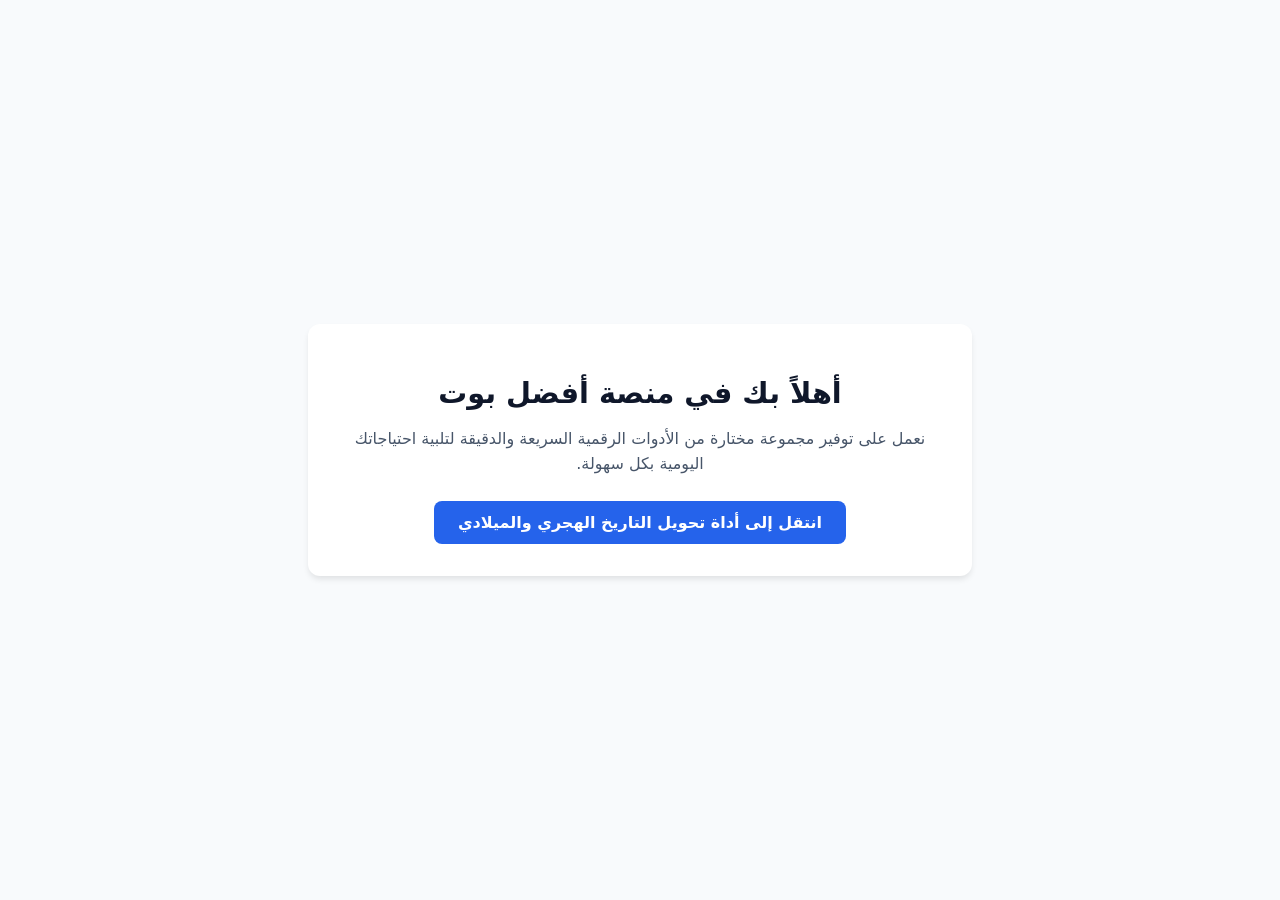
==== index.html @ 77edf3d6 "Rename index.xml to index.html" ====
<!DOCTYPE html>
<html lang="ar" dir="rtl">
<head>
    <meta charset="UTF-8">
    <meta name="viewport" content="width=device-width, initial-scale=1.0">
    <title>أفضل بوت | أدوات خدمية وتقنية سريعة</title>
    <meta name="description" content="منصة أدفضل بوت توفر أدوات رقمية وحسابية سريعة ومجانية للاستخدام اليومي مثل محول التاريخ الهجري والميلادي.">
    <style>
        body {
            font-family: system-ui, -apple-system, BlinkMacSystemFont, "Segoe UI", Roboto, sans-serif;
            background-color: #f8fafc;
            color: #1e293b;
            margin: 0;
            padding: 0;
            display: flex;
            justify-content: center;
            align-items: center;
            min-height: 100vh;
            text-align: center;
        }
        .container {
            max-width: 600px;
            padding: 2rem;
            background: #ffffff;
            border-radius: 12px;
            box-shadow: 0 4px 6px -1px rgba(0, 0, 0, 0.1);
        }
        h1 {
            color: #0f172a;
            margin-bottom: 1rem;
            font-size: 1.8rem;
        }
        p {
            color: #475569;
            margin-bottom: 1.5rem;
            line-height: 1.6;
        }
        .btn {
            display: inline-block;
            background-color: #2563eb;
            color: #ffffff;
            padding: 0.75rem 1.5rem;
            border-radius: 8px;
            text-decoration: none;
            font-weight: bold;
            transition: background-color 0.2s;
        }
        .btn:hover {
            background-color: #1d4ed8;
        }
    </style>
</head>
<body>
    <div class="container">
        <h1>أهلاً بك في منصة أفضل بوت</h1>
        <p>نعمل على توفير مجموعة مختارة من الأدوات الرقمية السريعة والدقيقة لتلبية احتياجاتك اليومية بكل سهولة.</p>
        <a href="/ar/تحويل-التاريخ-الهجري-الى-الميلادي" class="btn">انتقل إلى أداة تحويل التاريخ الهجري والميلادي</a>
    </div>
</body>
</html>
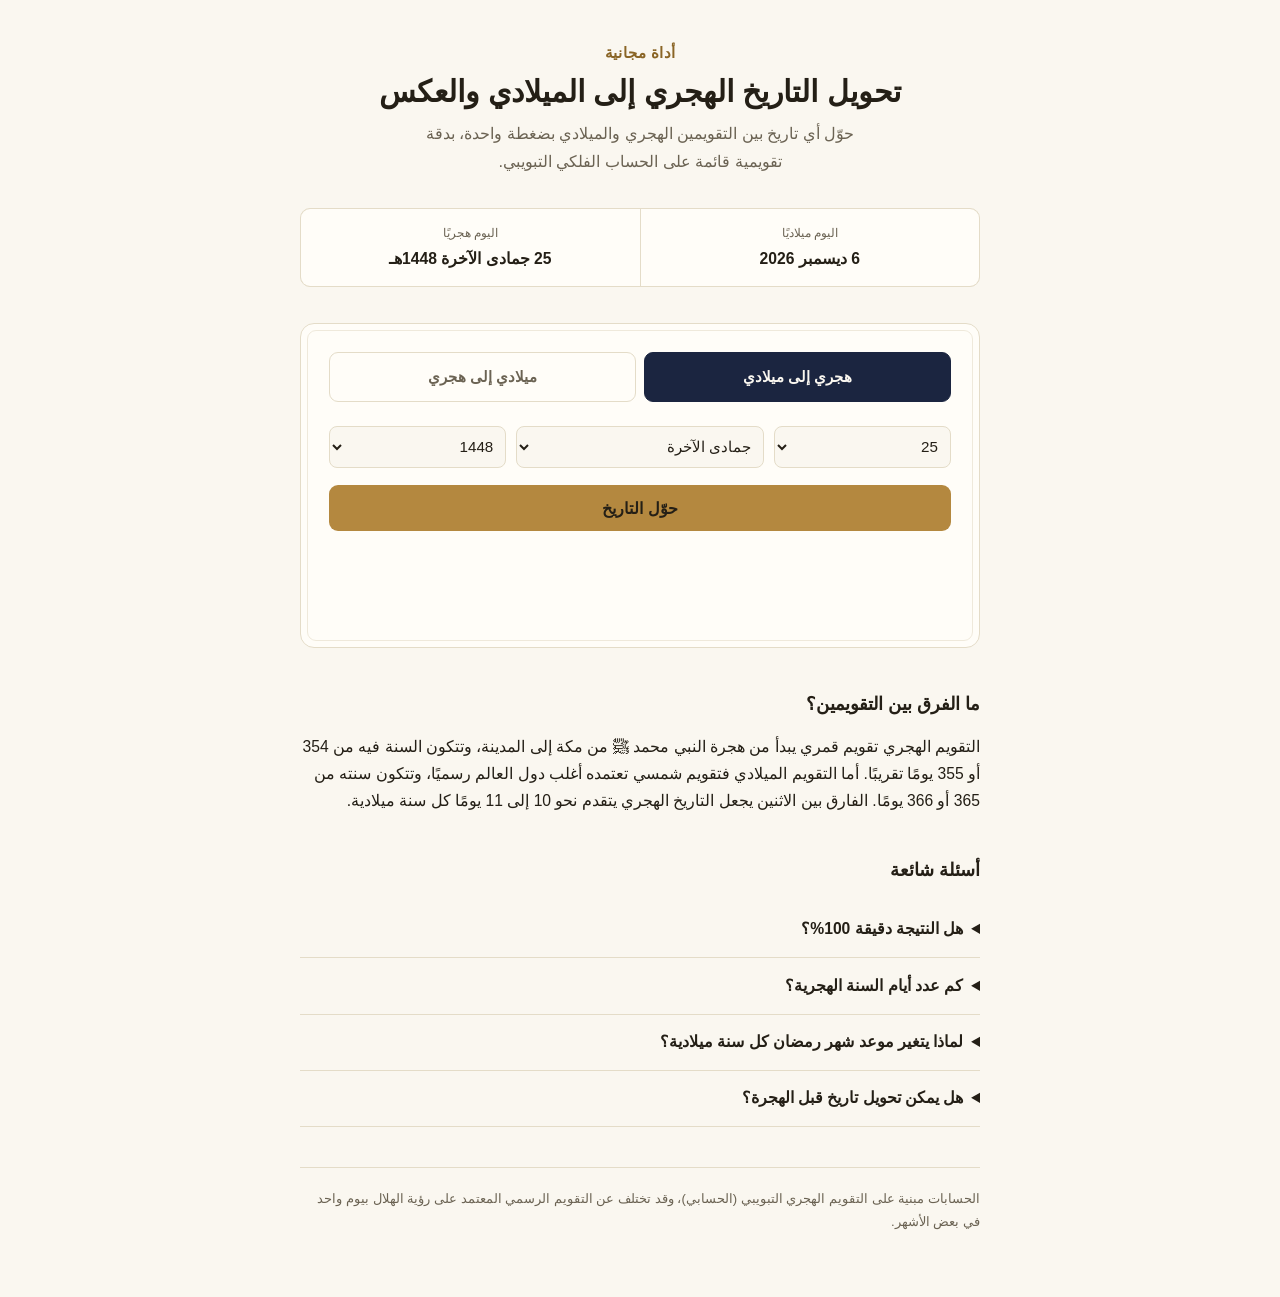
==== commit 2f282003: "Update index.html" ====
--- a/index.html
+++ b/index.html
@@ -1,60 +1,308 @@
-<!DOCTYPE html>
-<html lang="ar" dir="rtl">
-<head>
-    <meta charset="UTF-8">
-    <meta name="viewport" content="width=device-width, initial-scale=1.0">
-    <title>أفضل بوت | أدوات خدمية وتقنية سريعة</title>
-    <meta name="description" content="منصة أدفضل بوت توفر أدوات رقمية وحسابية سريعة ومجانية للاستخدام اليومي مثل محول التاريخ الهجري والميلادي.">
-    <style>
-        body {
-            font-family: system-ui, -apple-system, BlinkMacSystemFont, "Segoe UI", Roboto, sans-serif;
-            background-color: #f8fafc;
-            color: #1e293b;
-            margin: 0;
-            padding: 0;
-            display: flex;
-            justify-content: center;
-            align-items: center;
-            min-height: 100vh;
-            text-align: center;
-        }
-        .container {
-            max-width: 600px;
-            padding: 2rem;
-            background: #ffffff;
-            border-radius: 12px;
-            box-shadow: 0 4px 6px -1px rgba(0, 0, 0, 0.1);
-        }
-        h1 {
-            color: #0f172a;
-            margin-bottom: 1rem;
-            font-size: 1.8rem;
-        }
-        p {
-            color: #475569;
-            margin-bottom: 1.5rem;
-            line-height: 1.6;
-        }
-        .btn {
-            display: inline-block;
-            background-color: #2563eb;
-            color: #ffffff;
-            padding: 0.75rem 1.5rem;
-            border-radius: 8px;
-            text-decoration: none;
-            font-weight: bold;
-            transition: background-color 0.2s;
-        }
-        .btn:hover {
-            background-color: #1d4ed8;
-        }
-    </style>
-</head>
-<body>
-    <div class="container">
-        <h1>أهلاً بك في منصة أفضل بوت</h1>
-        <p>نعمل على توفير مجموعة مختارة من الأدوات الرقمية السريعة والدقيقة لتلبية احتياجاتك اليومية بكل سهولة.</p>
-        <a href="/ar/تحويل-التاريخ-الهجري-الى-الميلادي" class="btn">انتقل إلى أداة تحويل التاريخ الهجري والميلادي</a>
-    </div>
-</body>
-</html>
+<!DOCTYPE html>
+<html lang="ar" dir="rtl">
+<head>
+<meta charset="UTF-8">
+<meta name="viewport" content="width=device-width, initial-scale=1, viewport-fit=cover">
+<title>تحويل التاريخ الهجري إلى الميلادي والعكس</title>
+<meta name="description" content="أداة مجانية لتحويل التاريخ من الهجري إلى الميلادي والعكس بدقة، مع عرض تاريخ اليوم بالتقويمين.">
+<link rel="canonical" href="https://afdalbot.com/ar/%D8%AA%D8%AD%D9%88%D9%8A%D9%84-%D8%A7%D9%84%D8%AA%D8%A7%D8%B1%D9%8A%D8%AE-%D8%A7%D9%84%D9%87%D8%AC%D8%B1%D9%8A-%D8%A7%D9%84%D9%89-%D8%A7%D9%84%D9%85%D9%8A%D9%84%D8%A7%D8%AF%D9%8A/">
+<script type="application/ld+json">
+{
+  "@context": "https://schema.org",
+  "@type": "FAQPage",
+  "mainEntity": [
+    {"@type":"Question","name":"هل النتيجة دقيقة 100%؟","acceptedAnswer":{"@type":"Answer","text":"الأداة تعتمد التقويم الهجري الحسابي (التبويبي) المبني على معادلة فلكية ثابتة، وهو معتمد في أغلب التطبيقات والمكتبات البرمجية. قد يختلف الناتج بيوم واحد عن التقويم الرسمي المعتمد على رؤية الهلال الفعلية في بعض الأشهر، وهذا فرق معروف ومتوقع بين الطريقتين."}},
+    {"@type":"Question","name":"كم عدد أيام السنة الهجرية؟","acceptedAnswer":{"@type":"Answer","text":"السنة الهجرية 354 يومًا في الغالب، و355 يومًا في السنوات الكبيسة، مقارنة بـ365 أو 366 يومًا في السنة الميلادية."}},
+    {"@type":"Question","name":"لماذا يتغير موعد شهر رمضان كل سنة ميلادية؟","acceptedAnswer":{"@type":"Answer","text":"لأن التقويم الهجري قمري ويقصر عن التقويم الشمسي بنحو 10-11 يومًا سنويًا، فتتقدم كل المناسبات الهجرية (ومنها رمضان) بهذا الفارق كل سنة ميلادية."}},
+    {"@type":"Question","name":"هل يمكن تحويل تاريخ قبل الهجرة؟","acceptedAnswer":{"@type":"Answer","text":"هذه النسخة مخصصة للتواريخ بعد بداية التقويم الهجري (من سنة 1 هـ فما بعد). التواريخ الميلادية المقابلة قبل ذلك تحتاج معالجة مختلفة."}}
+  ]
+}
+</script>
+<style>
+  :root{
+    --ink:#241f16; --paper:#faf7f0; --panel:#fffdf8;
+    --brass:#b4883f; --brass-dark:#8a6526; --indigo:#1b2540;
+    --line:#e4dcc8; --muted:#6b6353;
+    box-sizing:border-box;
+    padding-top: env(safe-area-inset-top, 0px);
+    padding-bottom: env(safe-area-inset-bottom, 0px);
+  }
+  @media (prefers-color-scheme: dark){
+    :root:not([data-theme="light"]){
+      --ink:#efe9da; --paper:#15130f; --panel:#1d1a14;
+      --brass:#d4a94f; --brass-dark:#e8c169; --indigo:#c9d3ec;
+      --line:#332e22; --muted:#9c927a;
+    }
+  }
+  *{box-sizing:border-box;}
+  html{scroll-padding-top: env(safe-area-inset-top, 0px);}
+  body{
+    margin:0; background:var(--paper); color:var(--ink);
+    font-family:-apple-system,"Segoe UI",Tahoma,Arial,sans-serif; line-height:1.7;
+    -webkit-font-smoothing:antialiased;
+  }
+  .wrap{max-width:720px; margin:0 auto; padding:2.5rem 1.25rem 4rem;}
+  header{text-align:center; margin-bottom:2rem;}
+  .kicker{color:var(--brass-dark); font-weight:700; font-size:.95rem; letter-spacing:.02em;}
+  h1{font-size:1.9rem; font-weight:900; margin:.35rem 0 .5rem; line-height:1.35;}
+  header p{color:var(--muted); font-size:1.02rem; margin:0; max-width:52ch; margin-inline:auto;}
+
+  .today-strip{
+    display:flex; gap:1px; background:var(--line); border:1px solid var(--line);
+    border-radius:10px; overflow:hidden; margin:1.75rem 0 2.25rem;
+  }
+  .today-strip > div{flex:1; background:var(--panel); padding:.85rem 1rem; text-align:center;}
+  .today-strip .lbl{font-size:.78rem; color:var(--muted); margin-bottom:.15rem;}
+  .today-strip .val{font-weight:700; font-variant-numeric:tabular-nums; font-size:.98rem;}
+
+  .card{
+    background:var(--panel); border:1px solid var(--line); border-radius:14px;
+    padding:1.75rem; position:relative;
+  }
+  .card::before{
+    content:""; position:absolute; inset:6px; border:1px solid var(--line);
+    border-radius:9px; pointer-events:none; opacity:.6;
+  }
+  .tabs{display:flex; gap:.5rem; margin-bottom:1.5rem;}
+  .tab{
+    flex:1; padding:.7rem; text-align:center; border-radius:9px; cursor:pointer;
+    font-weight:700; font-size:.92rem; border:1px solid var(--line); color:var(--muted);
+    background:transparent; transition:background .15s, color .15s;
+  }
+  .tab.active{background:var(--indigo); color:var(--paper); border-color:var(--indigo);}
+
+  .panel{display:none;}
+  .panel.active{display:block;}
+  .row{display:grid; grid-template-columns:1fr 1.4fr 1fr; gap:.6rem; margin-bottom:1.1rem;}
+  select{
+    width:100%; padding:.65rem .5rem; border-radius:8px; border:1px solid var(--line);
+    background:var(--paper); color:var(--ink); font-family:inherit; font-size:.95rem;
+    font-variant-numeric:tabular-nums;
+  }
+  button.convert{
+    width:100%; padding:.85rem; border:none; border-radius:9px; cursor:pointer;
+    background:var(--brass); color:#241f16; font-family:inherit; font-weight:700; font-size:1rem;
+  }
+  button.convert:hover{background:var(--brass-dark); color:#fff;}
+
+  .sr-only{
+    position:absolute; width:1px; height:1px; padding:0; margin:-1px;
+    overflow:hidden; clip:rect(0,0,0,0); white-space:nowrap; border:0;
+  }
+  .result{
+    margin-top:1.25rem; padding:1.1rem; border-radius:10px; background:var(--paper);
+    border:1px dashed transparent; text-align:center;
+    min-height:4.2rem; visibility:hidden;
+  }
+  .result.show{border-color:var(--line); visibility:visible;}
+  .result .big{font-size:1.35rem; font-weight:900; font-variant-numeric:tabular-nums;}
+  .result .small{color:var(--muted); font-size:.85rem; margin-top:.25rem;}
+
+  section.about{margin-top:2.5rem;}
+  section.about h2{font-size:1.15rem; font-weight:700; margin-bottom:.6rem;}
+  section.about p{color:var(--ink); font-size:.98rem;}
+
+  .faq{margin-top:2.5rem;}
+  .faq h2{font-size:1.15rem; font-weight:700; margin-bottom:1rem;}
+  details{
+    border-bottom:1px solid var(--line); padding:.9rem 0;
+  }
+  details summary{font-weight:700; cursor:pointer; font-size:.98rem;}
+  details p{color:var(--muted); margin:.6rem 0 0; font-size:.92rem;}
+
+  footer{margin-top:2.5rem; padding-top:1.25rem; border-top:1px solid var(--line);}
+  footer p{color:var(--muted); font-size:.82rem; margin:0;}
+
+  @media (max-width:420px){
+    .row{grid-template-columns:1fr 1fr; }
+    .row select:nth-child(1){grid-column:1 / span 2;}
+  }
+</style>
+</head>
+<body>
+<div class="wrap">
+
+  <header>
+    <div class="kicker">أداة مجانية</div>
+    <h1>تحويل التاريخ الهجري إلى الميلادي والعكس</h1>
+    <p>حوّل أي تاريخ بين التقويمين الهجري والميلادي بضغطة واحدة، بدقة تقويمية قائمة على الحساب الفلكي التبويبي.</p>
+  </header>
+
+  <div class="today-strip" id="todayStrip"></div>
+
+  <div class="card">
+    <div class="tabs">
+      <div class="tab active" data-tab="h2g">هجري إلى ميلادي</div>
+      <div class="tab" data-tab="g2h">ميلادي إلى هجري</div>
+    </div>
+
+    <div class="panel active" id="panel-h2g">
+      <div class="row">
+        <label class="sr-only" for="h_day">اليوم الهجري</label>
+        <select id="h_day" aria-label="اليوم الهجري"></select>
+        <label class="sr-only" for="h_month">الشهر الهجري</label>
+        <select id="h_month" aria-label="الشهر الهجري"></select>
+        <label class="sr-only" for="h_year">السنة الهجرية</label>
+        <select id="h_year" aria-label="السنة الهجرية"></select>
+      </div>
+      <button class="convert" onclick="convertH2G()" aria-label="حوّل التاريخ الهجري إلى الميلادي">حوّل التاريخ</button>
+      <div class="result" id="result-h2g">
+        <div class="big" id="result-h2g-text"></div>
+        <div class="small">التاريخ الميلادي الموافق</div>
+      </div>
+    </div>
+
+    <div class="panel" id="panel-g2h">
+      <div class="row">
+        <label class="sr-only" for="g_day">اليوم الميلادي</label>
+        <select id="g_day" aria-label="اليوم الميلادي"></select>
+        <label class="sr-only" for="g_month">الشهر الميلادي</label>
+        <select id="g_month" aria-label="الشهر الميلادي"></select>
+        <label class="sr-only" for="g_year">السنة الميلادية</label>
+        <select id="g_year" aria-label="السنة الميلادية"></select>
+      </div>
+      <button class="convert" onclick="convertG2H()" aria-label="حوّل التاريخ الميلادي إلى الهجري">حوّل التاريخ</button>
+      <div class="result" id="result-g2h">
+        <div class="big" id="result-g2h-text"></div>
+        <div class="small">التاريخ الهجري الموافق</div>
+      </div>
+    </div>
+  </div>
+
+  <section class="about">
+    <h2>ما الفرق بين التقويمين؟</h2>
+    <p>التقويم الهجري تقويم قمري يبدأ من هجرة النبي محمد ﷺ من مكة إلى المدينة، وتتكون السنة فيه من 354 أو 355 يومًا تقريبًا. أما التقويم الميلادي فتقويم شمسي تعتمده أغلب دول العالم رسميًا، وتتكون سنته من 365 أو 366 يومًا. الفارق بين الاثنين يجعل التاريخ الهجري يتقدم نحو 10 إلى 11 يومًا كل سنة ميلادية.</p>
+  </section>
+
+  <section class="faq">
+    <h2>أسئلة شائعة</h2>
+    <details>
+      <summary>هل النتيجة دقيقة 100%؟</summary>
+      <p>الأداة تعتمد التقويم الهجري الحسابي (التبويبي) المبني على معادلة فلكية ثابتة، وهو معتمد في أغلب التطبيقات والمكتبات البرمجية. قد يختلف الناتج بيوم واحد عن التقويم الرسمي المعتمد على رؤية الهلال الفعلية في بعض الأشهر، وهذا فرق معروف ومتوقع بين الطريقتين.</p>
+    </details>
+    <details>
+      <summary>كم عدد أيام السنة الهجرية؟</summary>
+      <p>السنة الهجرية 354 يومًا في الغالب، و355 يومًا في السنوات الكبيسة، مقارنة بـ365 أو 366 يومًا في السنة الميلادية.</p>
+    </details>
+    <details>
+      <summary>لماذا يتغير موعد شهر رمضان كل سنة ميلادية؟</summary>
+      <p>لأن التقويم الهجري قمري ويقصر عن التقويم الشمسي بنحو 10-11 يومًا سنويًا، فتتقدم كل المناسبات الهجرية (ومنها رمضان) بهذا الفارق كل سنة ميلادية.</p>
+    </details>
+    <details>
+      <summary>هل يمكن تحويل تاريخ قبل الهجرة؟</summary>
+      <p>هذه النسخة مخصصة للتواريخ بعد بداية التقويم الهجري (من سنة 1 هـ فما بعد). التواريخ الميلادية المقابلة قبل ذلك تحتاج معالجة مختلفة.</p>
+    </details>
+  </section>
+
+  <footer>
+    <p>الحسابات مبنية على التقويم الهجري التبويبي (الحسابي)، وقد تختلف عن التقويم الرسمي المعتمد على رؤية الهلال بيوم واحد في بعض الأشهر.</p>
+  </footer>
+
+</div>
+
+<script>
+// ===== Tabular Hijri <-> Gregorian conversion =====
+function gregorianToJDN(y, m, d) {
+  const a = Math.floor((14 - m) / 12);
+  const y2 = y + 4800 - a;
+  const m2 = m + 12 * a - 3;
+  return d + Math.floor((153 * m2 + 2) / 5) + 365 * y2 + Math.floor(y2 / 4) - Math.floor(y2 / 100) + Math.floor(y2 / 400) - 32045;
+}
+function jdnToGregorian(jdn) {
+  const a = jdn + 32044;
+  const b = Math.floor((4 * a + 3) / 146097);
+  const c = a - Math.floor((146097 * b) / 4);
+  const d = Math.floor((4 * c + 3) / 1461);
+  const e = c - Math.floor((1461 * d) / 4);
+  const m = Math.floor((5 * e + 2) / 153);
+  const day = e - Math.floor((153 * m + 2) / 5) + 1;
+  const month = m + 3 - 12 * Math.floor(m / 10);
+  const year = 100 * b + d - 4800 + Math.floor(m / 10);
+  return {year, month, day};
+}
+function jdnToHijri(jdn) {
+  let l = jdn - 1948440 + 10632;
+  const n = Math.floor((l - 1) / 10631);
+  l = l - 10631 * n + 354;
+  const j = (Math.floor((10985 - l) / 5316)) * (Math.floor((50 * l) / 17719)) + (Math.floor(l / 5670)) * (Math.floor((43 * l) / 15238));
+  l = l - (Math.floor((30 - j) / 15)) * (Math.floor((17719 * j) / 50)) - (Math.floor(j / 16)) * (Math.floor((15238 * j) / 43)) + 29;
+  const hm = Math.floor((24 * l) / 709);
+  const hd = l - Math.floor((709 * hm) / 24);
+  const hy = 30 * n + j - 30;
+  return {year: hy, month: hm, day: hd};
+}
+function hijriToJDN(hy, hm, hd) {
+  return Math.floor((11 * hy + 3) / 30) + 354 * hy + 30 * hm - Math.floor((hm - 1) / 2) + hd + 1948440 - 385;
+}
+
+const hijriMonths = ["محرم","صفر","ربيع الأول","ربيع الآخر","جمادى الأولى","جمادى الآخرة","رجب","شعبان","رمضان","شوال","ذو القعدة","ذو الحجة"];
+const gregMonths = ["يناير","فبراير","مارس","أبريل","مايو","يونيو","يوليو","أغسطس","سبتمبر","أكتوبر","نوفمبر","ديسمبر"];
+
+function fillSelect(el, count, start, labels){
+  el.innerHTML = "";
+  for(let i=0;i<count;i++){
+    const opt = document.createElement("option");
+    const v = start + i;
+    opt.value = v;
+    opt.textContent = labels ? labels[i] : v;
+    el.appendChild(opt);
+  }
+}
+
+function initSelectors(){
+  const todayJDN = gregorianToJDN(new Date().getFullYear(), new Date().getMonth()+1, new Date().getDate());
+  const todayH = jdnToHijri(todayJDN);
+  const todayG = {year:new Date().getFullYear(), month:new Date().getMonth()+1, day:new Date().getDate()};
+
+  fillSelect(document.getElementById('h_day'), 30, 1);
+  fillSelect(document.getElementById('h_month'), 12, 1, hijriMonths);
+  fillSelect(document.getElementById('h_year'), 120, 1390);
+  document.getElementById('h_day').value = todayH.day;
+  document.getElementById('h_month').value = todayH.month;
+  document.getElementById('h_year').value = todayH.year;
+
+  fillSelect(document.getElementById('g_day'), 31, 1);
+  fillSelect(document.getElementById('g_month'), 12, 1, gregMonths);
+  fillSelect(document.getElementById('g_year'), 150, 1950);
+  document.getElementById('g_day').value = todayG.day;
+  document.getElementById('g_month').value = todayG.month;
+  document.getElementById('g_year').value = todayG.year;
+
+  document.getElementById('todayStrip').innerHTML = `
+    <div><div class="lbl">اليوم ميلاديًا</div><div class="val">${todayG.day} ${gregMonths[todayG.month-1]} ${todayG.year}</div></div>
+    <div><div class="lbl">اليوم هجريًا</div><div class="val">${todayH.day} ${hijriMonths[todayH.month-1]} ${todayH.year}هـ</div></div>
+  `;
+}
+
+function convertH2G(){
+  const d = +document.getElementById('h_day').value;
+  const m = +document.getElementById('h_month').value;
+  const y = +document.getElementById('h_year').value;
+  const jdn = hijriToJDN(y, m, d);
+  const g = jdnToGregorian(jdn);
+  document.getElementById('result-h2g-text').textContent = `${g.day} ${gregMonths[g.month-1]} ${g.year}م`;
+  document.getElementById('result-h2g').classList.add('show');
+}
+function convertG2H(){
+  const d = +document.getElementById('g_day').value;
+  const m = +document.getElementById('g_month').value;
+  const y = +document.getElementById('g_year').value;
+  const jdn = gregorianToJDN(y, m, d);
+  const h = jdnToHijri(jdn);
+  document.getElementById('result-g2h-text').textContent = `${h.day} ${hijriMonths[h.month-1]} ${h.year}هـ`;
+  document.getElementById('result-g2h').classList.add('show');
+}
+
+document.querySelectorAll('.tab').forEach(tab=>{
+  tab.addEventListener('click', ()=>{
+    document.querySelectorAll('.tab').forEach(t=>t.classList.remove('active'));
+    document.querySelectorAll('.panel').forEach(p=>p.classList.remove('active'));
+    tab.classList.add('active');
+    document.getElementById('panel-'+tab.dataset.tab).classList.add('active');
+  });
+});
+
+initSelectors();
+</script>
+</body>
+</html>
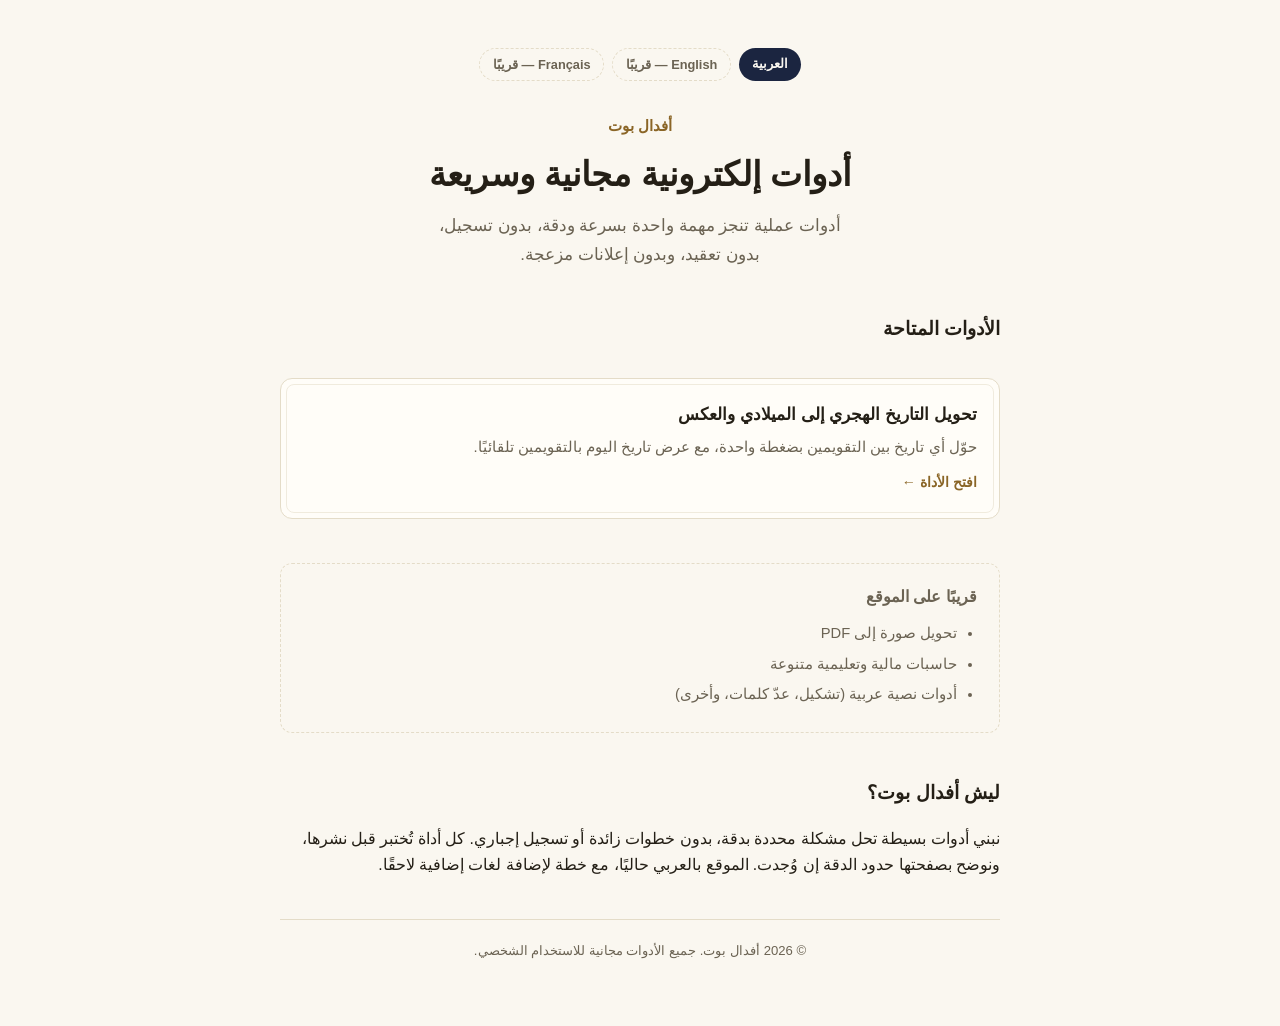
==== commit 4d1a622e: "Add files via upload" ====
--- a/index.html
+++ b/index.html
@@ -3,21 +3,9 @@
 <head>
 <meta charset="UTF-8">
 <meta name="viewport" content="width=device-width, initial-scale=1, viewport-fit=cover">
-<title>تحويل التاريخ الهجري إلى الميلادي والعكس</title>
-<meta name="description" content="أداة مجانية لتحويل التاريخ من الهجري إلى الميلادي والعكس بدقة، مع عرض تاريخ اليوم بالتقويمين.">
-<link rel="canonical" href="https://afdalbot.com/ar/%D8%AA%D8%AD%D9%88%D9%8A%D9%84-%D8%A7%D9%84%D8%AA%D8%A7%D8%B1%D9%8A%D8%AE-%D8%A7%D9%84%D9%87%D8%AC%D8%B1%D9%8A-%D8%A7%D9%84%D9%89-%D8%A7%D9%84%D9%85%D9%8A%D9%84%D8%A7%D8%AF%D9%8A/">
-<script type="application/ld+json">
-{
-  "@context": "https://schema.org",
-  "@type": "FAQPage",
-  "mainEntity": [
-    {"@type":"Question","name":"هل النتيجة دقيقة 100%؟","acceptedAnswer":{"@type":"Answer","text":"الأداة تعتمد التقويم الهجري الحسابي (التبويبي) المبني على معادلة فلكية ثابتة، وهو معتمد في أغلب التطبيقات والمكتبات البرمجية. قد يختلف الناتج بيوم واحد عن التقويم الرسمي المعتمد على رؤية الهلال الفعلية في بعض الأشهر، وهذا فرق معروف ومتوقع بين الطريقتين."}},
-    {"@type":"Question","name":"كم عدد أيام السنة الهجرية؟","acceptedAnswer":{"@type":"Answer","text":"السنة الهجرية 354 يومًا في الغالب، و355 يومًا في السنوات الكبيسة، مقارنة بـ365 أو 366 يومًا في السنة الميلادية."}},
-    {"@type":"Question","name":"لماذا يتغير موعد شهر رمضان كل سنة ميلادية؟","acceptedAnswer":{"@type":"Answer","text":"لأن التقويم الهجري قمري ويقصر عن التقويم الشمسي بنحو 10-11 يومًا سنويًا، فتتقدم كل المناسبات الهجرية (ومنها رمضان) بهذا الفارق كل سنة ميلادية."}},
-    {"@type":"Question","name":"هل يمكن تحويل تاريخ قبل الهجرة؟","acceptedAnswer":{"@type":"Answer","text":"هذه النسخة مخصصة للتواريخ بعد بداية التقويم الهجري (من سنة 1 هـ فما بعد). التواريخ الميلادية المقابلة قبل ذلك تحتاج معالجة مختلفة."}}
-  ]
-}
-</script>
+<title>أفدال بوت | أدوات إلكترونية مجانية وسريعة</title>
+<meta name="description" content="مجموعة أدوات إلكترونية مجانية: تحويل التاريخ الهجري والميلادي، وأدوات تحويل وحساب إضافية قريبًا. بدون تسجيل وبدون إعلانات مزعجة.">
+<link rel="canonical" href="https://afdalbot.com/">
 <style>
   :root{
     --ink:#241f16; --paper:#faf7f0; --panel:#fffdf8;
@@ -41,268 +29,96 @@
     font-family:-apple-system,"Segoe UI",Tahoma,Arial,sans-serif; line-height:1.7;
     -webkit-font-smoothing:antialiased;
   }
-  .wrap{max-width:720px; margin:0 auto; padding:2.5rem 1.25rem 4rem;}
-  header{text-align:center; margin-bottom:2rem;}
-  .kicker{color:var(--brass-dark); font-weight:700; font-size:.95rem; letter-spacing:.02em;}
-  h1{font-size:1.9rem; font-weight:900; margin:.35rem 0 .5rem; line-height:1.35;}
-  header p{color:var(--muted); font-size:1.02rem; margin:0; max-width:52ch; margin-inline:auto;}
+  .wrap{max-width:760px; margin:0 auto; padding:3rem 1.25rem 4rem;}
 
-  .today-strip{
-    display:flex; gap:1px; background:var(--line); border:1px solid var(--line);
-    border-radius:10px; overflow:hidden; margin:1.75rem 0 2.25rem;
+  .langbar{
+    display:flex; justify-content:center; gap:.5rem; margin-bottom:2rem; flex-wrap:wrap;
   }
-  .today-strip > div{flex:1; background:var(--panel); padding:.85rem 1rem; text-align:center;}
-  .today-strip .lbl{font-size:.78rem; color:var(--muted); margin-bottom:.15rem;}
-  .today-strip .val{font-weight:700; font-variant-numeric:tabular-nums; font-size:.98rem;}
+  .langbar span{
+    padding:.3rem .8rem; border-radius:20px; font-size:.8rem; font-weight:700;
+  }
+  .langbar .active{background:var(--indigo); color:var(--paper);}
+  .langbar .soon-lang{border:1px dashed var(--line); color:var(--muted);}
 
-  .card{
-    background:var(--panel); border:1px solid var(--line); border-radius:14px;
-    padding:1.75rem; position:relative;
+  header{text-align:center; margin-bottom:2.75rem;}
+  .kicker{color:var(--brass-dark); font-weight:700; font-size:.95rem;}
+  h1{font-size:2.1rem; font-weight:900; margin:.4rem 0 .6rem;}
+  header p{color:var(--muted); font-size:1.05rem; max-width:46ch; margin:0 auto;}
+
+  h2{font-size:1.2rem; font-weight:700; margin:0 0 1rem;}
+
+  .tools{display:grid; gap:1rem; margin-bottom:2.75rem;}
+  .tool-card{
+    display:block; background:var(--panel); border:1px solid var(--line);
+    border-radius:12px; padding:1.4rem; text-decoration:none; color:inherit;
+    position:relative;
   }
-  .card::before{
-    content:""; position:absolute; inset:6px; border:1px solid var(--line);
-    border-radius:9px; pointer-events:none; opacity:.6;
+  .tool-card::before{
+    content:""; position:absolute; inset:5px; border:1px solid var(--line);
+    border-radius:8px; opacity:.55; pointer-events:none;
   }
-  .tabs{display:flex; gap:.5rem; margin-bottom:1.5rem;}
-  .tab{
-    flex:1; padding:.7rem; text-align:center; border-radius:9px; cursor:pointer;
-    font-weight:700; font-size:.92rem; border:1px solid var(--line); color:var(--muted);
-    background:transparent; transition:background .15s, color .15s;
+  .tool-card .name{font-weight:700; font-size:1.05rem; margin-bottom:.3rem;}
+  .tool-card .desc{color:var(--muted); font-size:.92rem;}
+  .tool-card .go{
+    display:inline-block; margin-top:.7rem; color:var(--brass-dark); font-weight:700; font-size:.88rem;
   }
-  .tab.active{background:var(--indigo); color:var(--paper); border-color:var(--indigo);}
 
-  .panel{display:none;}
-  .panel.active{display:block;}
-  .row{display:grid; grid-template-columns:1fr 1.4fr 1fr; gap:.6rem; margin-bottom:1.1rem;}
-  select{
-    width:100%; padding:.65rem .5rem; border-radius:8px; border:1px solid var(--line);
-    background:var(--paper); color:var(--ink); font-family:inherit; font-size:.95rem;
-    font-variant-numeric:tabular-nums;
+  .soon{
+    background:transparent; border:1px dashed var(--line); border-radius:12px;
+    padding:1.2rem 1.4rem; margin-bottom:2.75rem;
   }
-  button.convert{
-    width:100%; padding:.85rem; border:none; border-radius:9px; cursor:pointer;
-    background:var(--brass); color:#241f16; font-family:inherit; font-weight:700; font-size:1rem;
-  }
-  button.convert:hover{background:var(--brass-dark); color:#fff;}
+  .soon h2{font-size:1rem; color:var(--muted); margin-bottom:.7rem;}
+  .soon ul{margin:0; padding-inline-start:1.2rem; color:var(--muted); font-size:.92rem;}
+  .soon li{margin-bottom:.35rem;}
 
-  .sr-only{
-    position:absolute; width:1px; height:1px; padding:0; margin:-1px;
-    overflow:hidden; clip:rect(0,0,0,0); white-space:nowrap; border:0;
-  }
-  .result{
-    margin-top:1.25rem; padding:1.1rem; border-radius:10px; background:var(--paper);
-    border:1px dashed transparent; text-align:center;
-    min-height:4.2rem; visibility:hidden;
-  }
-  .result.show{border-color:var(--line); visibility:visible;}
-  .result .big{font-size:1.35rem; font-weight:900; font-variant-numeric:tabular-nums;}
-  .result .small{color:var(--muted); font-size:.85rem; margin-top:.25rem;}
-
-  section.about{margin-top:2.5rem;}
-  section.about h2{font-size:1.15rem; font-weight:700; margin-bottom:.6rem;}
   section.about p{color:var(--ink); font-size:.98rem;}
 
-  .faq{margin-top:2.5rem;}
-  .faq h2{font-size:1.15rem; font-weight:700; margin-bottom:1rem;}
-  details{
-    border-bottom:1px solid var(--line); padding:.9rem 0;
-  }
-  details summary{font-weight:700; cursor:pointer; font-size:.98rem;}
-  details p{color:var(--muted); margin:.6rem 0 0; font-size:.92rem;}
-
-  footer{margin-top:2.5rem; padding-top:1.25rem; border-top:1px solid var(--line);}
+  footer{margin-top:2.5rem; padding-top:1.25rem; border-top:1px solid var(--line); text-align:center;}
   footer p{color:var(--muted); font-size:.82rem; margin:0;}
-
-  @media (max-width:420px){
-    .row{grid-template-columns:1fr 1fr; }
-    .row select:nth-child(1){grid-column:1 / span 2;}
-  }
 </style>
 </head>
 <body>
 <div class="wrap">
 
+  <div class="langbar">
+    <span class="active">العربية</span>
+    <span class="soon-lang">English — قريبًا</span>
+    <span class="soon-lang">Français — قريبًا</span>
+  </div>
+
   <header>
-    <div class="kicker">أداة مجانية</div>
-    <h1>تحويل التاريخ الهجري إلى الميلادي والعكس</h1>
-    <p>حوّل أي تاريخ بين التقويمين الهجري والميلادي بضغطة واحدة، بدقة تقويمية قائمة على الحساب الفلكي التبويبي.</p>
+    <div class="kicker">أفدال بوت</div>
+    <h1>أدوات إلكترونية مجانية وسريعة</h1>
+    <p>أدوات عملية تنجز مهمة واحدة بسرعة ودقة، بدون تسجيل، بدون تعقيد، وبدون إعلانات مزعجة.</p>
   </header>
 
-  <div class="today-strip" id="todayStrip"></div>
+  <div class="tools">
+    <h2>الأدوات المتاحة</h2>
+    <a class="tool-card" href="/ar/تحويل-التاريخ-الهجري-الى-الميلادي/">
+      <div class="name">تحويل التاريخ الهجري إلى الميلادي والعكس</div>
+      <div class="desc">حوّل أي تاريخ بين التقويمين بضغطة واحدة، مع عرض تاريخ اليوم بالتقويمين تلقائيًا.</div>
+      <span class="go">افتح الأداة ←</span>
+    </a>
+  </div>
 
-  <div class="card">
-    <div class="tabs">
-      <div class="tab active" data-tab="h2g">هجري إلى ميلادي</div>
-      <div class="tab" data-tab="g2h">ميلادي إلى هجري</div>
-    </div>
-
-    <div class="panel active" id="panel-h2g">
-      <div class="row">
-        <label class="sr-only" for="h_day">اليوم الهجري</label>
-        <select id="h_day" aria-label="اليوم الهجري"></select>
-        <label class="sr-only" for="h_month">الشهر الهجري</label>
-        <select id="h_month" aria-label="الشهر الهجري"></select>
-        <label class="sr-only" for="h_year">السنة الهجرية</label>
-        <select id="h_year" aria-label="السنة الهجرية"></select>
-      </div>
-      <button class="convert" onclick="convertH2G()" aria-label="حوّل التاريخ الهجري إلى الميلادي">حوّل التاريخ</button>
-      <div class="result" id="result-h2g">
-        <div class="big" id="result-h2g-text"></div>
-        <div class="small">التاريخ الميلادي الموافق</div>
-      </div>
-    </div>
-
-    <div class="panel" id="panel-g2h">
-      <div class="row">
-        <label class="sr-only" for="g_day">اليوم الميلادي</label>
-        <select id="g_day" aria-label="اليوم الميلادي"></select>
-        <label class="sr-only" for="g_month">الشهر الميلادي</label>
-        <select id="g_month" aria-label="الشهر الميلادي"></select>
-        <label class="sr-only" for="g_year">السنة الميلادية</label>
-        <select id="g_year" aria-label="السنة الميلادية"></select>
-      </div>
-      <button class="convert" onclick="convertG2H()" aria-label="حوّل التاريخ الميلادي إلى الهجري">حوّل التاريخ</button>
-      <div class="result" id="result-g2h">
-        <div class="big" id="result-g2h-text"></div>
-        <div class="small">التاريخ الهجري الموافق</div>
-      </div>
-    </div>
+  <div class="soon">
+    <h2>قريبًا على الموقع</h2>
+    <ul>
+      <li>تحويل صورة إلى PDF</li>
+      <li>حاسبات مالية وتعليمية متنوعة</li>
+      <li>أدوات نصية عربية (تشكيل، عدّ كلمات، وأخرى)</li>
+    </ul>
   </div>
 
   <section class="about">
-    <h2>ما الفرق بين التقويمين؟</h2>
-    <p>التقويم الهجري تقويم قمري يبدأ من هجرة النبي محمد ﷺ من مكة إلى المدينة، وتتكون السنة فيه من 354 أو 355 يومًا تقريبًا. أما التقويم الميلادي فتقويم شمسي تعتمده أغلب دول العالم رسميًا، وتتكون سنته من 365 أو 366 يومًا. الفارق بين الاثنين يجعل التاريخ الهجري يتقدم نحو 10 إلى 11 يومًا كل سنة ميلادية.</p>
-  </section>
-
-  <section class="faq">
-    <h2>أسئلة شائعة</h2>
-    <details>
-      <summary>هل النتيجة دقيقة 100%؟</summary>
-      <p>الأداة تعتمد التقويم الهجري الحسابي (التبويبي) المبني على معادلة فلكية ثابتة، وهو معتمد في أغلب التطبيقات والمكتبات البرمجية. قد يختلف الناتج بيوم واحد عن التقويم الرسمي المعتمد على رؤية الهلال الفعلية في بعض الأشهر، وهذا فرق معروف ومتوقع بين الطريقتين.</p>
-    </details>
-    <details>
-      <summary>كم عدد أيام السنة الهجرية؟</summary>
-      <p>السنة الهجرية 354 يومًا في الغالب، و355 يومًا في السنوات الكبيسة، مقارنة بـ365 أو 366 يومًا في السنة الميلادية.</p>
-    </details>
-    <details>
-      <summary>لماذا يتغير موعد شهر رمضان كل سنة ميلادية؟</summary>
-      <p>لأن التقويم الهجري قمري ويقصر عن التقويم الشمسي بنحو 10-11 يومًا سنويًا، فتتقدم كل المناسبات الهجرية (ومنها رمضان) بهذا الفارق كل سنة ميلادية.</p>
-    </details>
-    <details>
-      <summary>هل يمكن تحويل تاريخ قبل الهجرة؟</summary>
-      <p>هذه النسخة مخصصة للتواريخ بعد بداية التقويم الهجري (من سنة 1 هـ فما بعد). التواريخ الميلادية المقابلة قبل ذلك تحتاج معالجة مختلفة.</p>
-    </details>
+    <h2>ليش أفدال بوت؟</h2>
+    <p>نبني أدوات بسيطة تحل مشكلة محددة بدقة، بدون خطوات زائدة أو تسجيل إجباري. كل أداة تُختبر قبل نشرها، ونوضح بصفحتها حدود الدقة إن وُجدت. الموقع بالعربي حاليًا، مع خطة لإضافة لغات إضافية لاحقًا.</p>
   </section>
 
   <footer>
-    <p>الحسابات مبنية على التقويم الهجري التبويبي (الحسابي)، وقد تختلف عن التقويم الرسمي المعتمد على رؤية الهلال بيوم واحد في بعض الأشهر.</p>
+    <p>© 2026 أفدال بوت. جميع الأدوات مجانية للاستخدام الشخصي.</p>
   </footer>
 
 </div>
-
-<script>
-// ===== Tabular Hijri <-> Gregorian conversion =====
-function gregorianToJDN(y, m, d) {
-  const a = Math.floor((14 - m) / 12);
-  const y2 = y + 4800 - a;
-  const m2 = m + 12 * a - 3;
-  return d + Math.floor((153 * m2 + 2) / 5) + 365 * y2 + Math.floor(y2 / 4) - Math.floor(y2 / 100) + Math.floor(y2 / 400) - 32045;
-}
-function jdnToGregorian(jdn) {
-  const a = jdn + 32044;
-  const b = Math.floor((4 * a + 3) / 146097);
-  const c = a - Math.floor((146097 * b) / 4);
-  const d = Math.floor((4 * c + 3) / 1461);
-  const e = c - Math.floor((1461 * d) / 4);
-  const m = Math.floor((5 * e + 2) / 153);
-  const day = e - Math.floor((153 * m + 2) / 5) + 1;
-  const month = m + 3 - 12 * Math.floor(m / 10);
-  const year = 100 * b + d - 4800 + Math.floor(m / 10);
-  return {year, month, day};
-}
-function jdnToHijri(jdn) {
-  let l = jdn - 1948440 + 10632;
-  const n = Math.floor((l - 1) / 10631);
-  l = l - 10631 * n + 354;
-  const j = (Math.floor((10985 - l) / 5316)) * (Math.floor((50 * l) / 17719)) + (Math.floor(l / 5670)) * (Math.floor((43 * l) / 15238));
-  l = l - (Math.floor((30 - j) / 15)) * (Math.floor((17719 * j) / 50)) - (Math.floor(j / 16)) * (Math.floor((15238 * j) / 43)) + 29;
-  const hm = Math.floor((24 * l) / 709);
-  const hd = l - Math.floor((709 * hm) / 24);
-  const hy = 30 * n + j - 30;
-  return {year: hy, month: hm, day: hd};
-}
-function hijriToJDN(hy, hm, hd) {
-  return Math.floor((11 * hy + 3) / 30) + 354 * hy + 30 * hm - Math.floor((hm - 1) / 2) + hd + 1948440 - 385;
-}
-
-const hijriMonths = ["محرم","صفر","ربيع الأول","ربيع الآخر","جمادى الأولى","جمادى الآخرة","رجب","شعبان","رمضان","شوال","ذو القعدة","ذو الحجة"];
-const gregMonths = ["يناير","فبراير","مارس","أبريل","مايو","يونيو","يوليو","أغسطس","سبتمبر","أكتوبر","نوفمبر","ديسمبر"];
-
-function fillSelect(el, count, start, labels){
-  el.innerHTML = "";
-  for(let i=0;i<count;i++){
-    const opt = document.createElement("option");
-    const v = start + i;
-    opt.value = v;
-    opt.textContent = labels ? labels[i] : v;
-    el.appendChild(opt);
-  }
-}
-
-function initSelectors(){
-  const todayJDN = gregorianToJDN(new Date().getFullYear(), new Date().getMonth()+1, new Date().getDate());
-  const todayH = jdnToHijri(todayJDN);
-  const todayG = {year:new Date().getFullYear(), month:new Date().getMonth()+1, day:new Date().getDate()};
-
-  fillSelect(document.getElementById('h_day'), 30, 1);
-  fillSelect(document.getElementById('h_month'), 12, 1, hijriMonths);
-  fillSelect(document.getElementById('h_year'), 120, 1390);
-  document.getElementById('h_day').value = todayH.day;
-  document.getElementById('h_month').value = todayH.month;
-  document.getElementById('h_year').value = todayH.year;
-
-  fillSelect(document.getElementById('g_day'), 31, 1);
-  fillSelect(document.getElementById('g_month'), 12, 1, gregMonths);
-  fillSelect(document.getElementById('g_year'), 150, 1950);
-  document.getElementById('g_day').value = todayG.day;
-  document.getElementById('g_month').value = todayG.month;
-  document.getElementById('g_year').value = todayG.year;
-
-  document.getElementById('todayStrip').innerHTML = `
-    <div><div class="lbl">اليوم ميلاديًا</div><div class="val">${todayG.day} ${gregMonths[todayG.month-1]} ${todayG.year}</div></div>
-    <div><div class="lbl">اليوم هجريًا</div><div class="val">${todayH.day} ${hijriMonths[todayH.month-1]} ${todayH.year}هـ</div></div>
-  `;
-}
-
-function convertH2G(){
-  const d = +document.getElementById('h_day').value;
-  const m = +document.getElementById('h_month').value;
-  const y = +document.getElementById('h_year').value;
-  const jdn = hijriToJDN(y, m, d);
-  const g = jdnToGregorian(jdn);
-  document.getElementById('result-h2g-text').textContent = `${g.day} ${gregMonths[g.month-1]} ${g.year}م`;
-  document.getElementById('result-h2g').classList.add('show');
-}
-function convertG2H(){
-  const d = +document.getElementById('g_day').value;
-  const m = +document.getElementById('g_month').value;
-  const y = +document.getElementById('g_year').value;
-  const jdn = gregorianToJDN(y, m, d);
-  const h = jdnToHijri(jdn);
-  document.getElementById('result-g2h-text').textContent = `${h.day} ${hijriMonths[h.month-1]} ${h.year}هـ`;
-  document.getElementById('result-g2h').classList.add('show');
-}
-
-document.querySelectorAll('.tab').forEach(tab=>{
-  tab.addEventListener('click', ()=>{
-    document.querySelectorAll('.tab').forEach(t=>t.classList.remove('active'));
-    document.querySelectorAll('.panel').forEach(p=>p.classList.remove('active'));
-    tab.classList.add('active');
-    document.getElementById('panel-'+tab.dataset.tab).classList.add('active');
-  });
-});
-
-initSelectors();
-</script>
 </body>
 </html>
